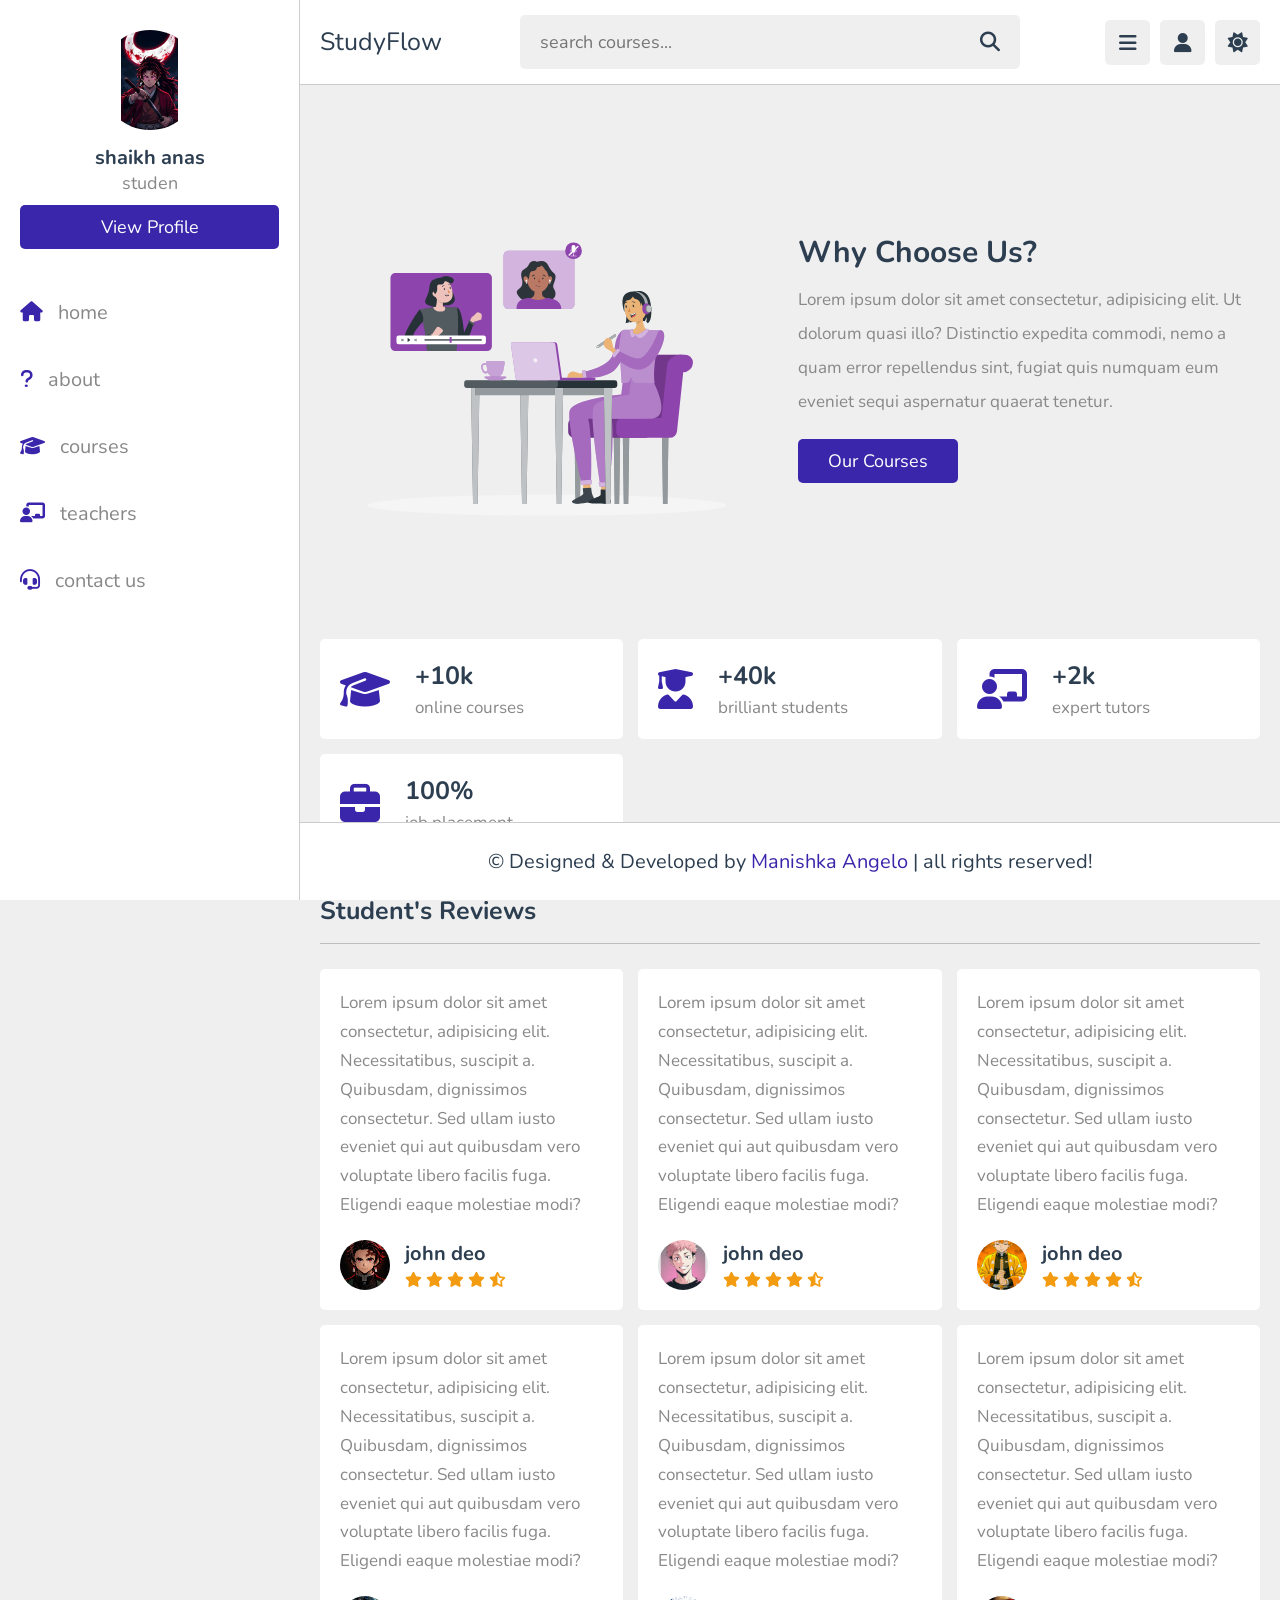
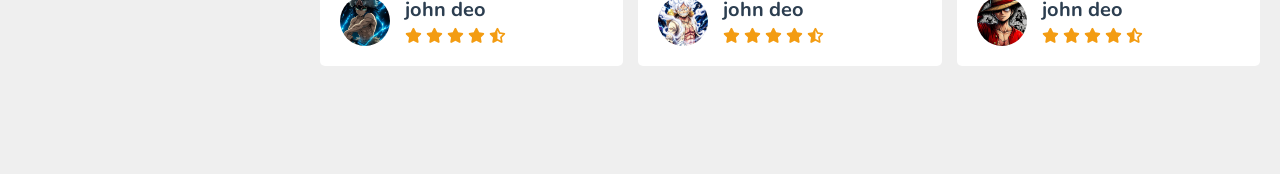
==== about.html @ bf3bd787 "first commit" ====
<!DOCTYPE html>
<html lang="en">
<head>
   <meta charset="UTF-8">
   <meta http-equiv="X-UA-Compatible" content="IE=edge">
   <meta name="viewport" content="width=device-width, initial-scale=1.0">
   <title>about us</title>

   <!-- font awesome cdn link  -->
   <link rel="stylesheet" href="https://cdnjs.cloudflare.com/ajax/libs/font-awesome/6.1.2/css/all.min.css">

   <!-- custom css file link  -->
   <link rel="stylesheet" href="css/style.css">

</head>
<body>

<header class="header">
   
   <section class="flex">

      <a href="home.html" class="logo">StudyFlow</a>

      <form action="search.html" method="post" class="search-form">
         <input type="text" name="search_box" required placeholder="search courses..." maxlength="100">
         <button type="submit" class="fas fa-search"></button>
      </form>

      <div class="icons">
         <div id="menu-btn" class="fas fa-bars"></div>
         <div id="search-btn" class="fas fa-search"></div>
         <div id="user-btn" class="fas fa-user"></div>
         <div id="toggle-btn" class="fas fa-sun"></div>
      </div>

      <div class="profile">
         <img src="images/pic-1.jpg" class="image" alt="">
         <h3 class="name">shaikh anas</h3>
         <p class="role">studen</p>
         <a href="profile.html" class="btn">view profile</a>
         <div class="flex-btn">
            <a href="login.html" class="option-btn">login</a>
            <a href="register.html" class="option-btn">register</a>
         </div>
      </div>

   </section>

</header>   

<div class="side-bar">

   <div id="close-btn">
      <i class="fas fa-times"></i>
   </div>

   <div class="profile">
      <img src="images/pic-1.jpg" class="image" alt="">
      <h3 class="name">shaikh anas</h3>
      <p class="role">studen</p>
      <a href="profile.html" class="btn">view profile</a>
   </div>

   <nav class="navbar">
      <a href="home.html"><i class="fas fa-home"></i><span>home</span></a>
      <a href="about.html"><i class="fas fa-question"></i><span>about</span></a>
      <a href="courses.html"><i class="fas fa-graduation-cap"></i><span>courses</span></a>
      <a href="teachers.html"><i class="fas fa-chalkboard-user"></i><span>teachers</span></a>
      <a href="contact.html"><i class="fas fa-headset"></i><span>contact us</span></a>
   </nav>

</div>

<section class="about">

   <div class="row">

      <div class="image">
         <img src="images/about-img.svg" alt="">
      </div>

      <div class="content">
         <h3>why choose us?</h3>
         <p>Lorem ipsum dolor sit amet consectetur, adipisicing elit. Ut dolorum quasi illo? Distinctio expedita commodi, nemo a quam error repellendus sint, fugiat quis numquam eum eveniet sequi aspernatur quaerat tenetur.</p>
         <a href="courses.html" class="inline-btn">our courses</a>
      </div>

   </div>

   <div class="box-container">

      <div class="box">
         <i class="fas fa-graduation-cap"></i>
         <div>
            <h3>+10k</h3>
            <p>online courses</p>
         </div>
      </div>

      <div class="box">
         <i class="fas fa-user-graduate"></i>
         <div>
            <h3>+40k</h3>
            <p>brilliant students</p>
         </div>
      </div>

      <div class="box">
         <i class="fas fa-chalkboard-user"></i>
         <div>
            <h3>+2k</h3>
            <p>expert tutors</p>
         </div>
      </div>

      <div class="box">
         <i class="fas fa-briefcase"></i>
         <div>
            <h3>100%</h3>
            <p>job placement</p>
         </div>
      </div>

   </div>

</section> 

<section class="reviews">

   <h1 class="heading">student's reviews</h1>

   <div class="box-container">

      <div class="box">
         <p>Lorem ipsum dolor sit amet consectetur, adipisicing elit. Necessitatibus, suscipit a. Quibusdam, dignissimos consectetur. Sed ullam iusto eveniet qui aut quibusdam vero voluptate libero facilis fuga. Eligendi eaque molestiae modi?</p>
         <div class="student">
            <img src="images/pic-2.jpg" alt="">
            <div>
               <h3>john deo</h3>
               <div class="stars">
                  <i class="fas fa-star"></i>
                  <i class="fas fa-star"></i>
                  <i class="fas fa-star"></i>
                  <i class="fas fa-star"></i>
                  <i class="fas fa-star-half-alt"></i>
               </div>
            </div>
         </div>
      </div>

      <div class="box">
         <p>Lorem ipsum dolor sit amet consectetur, adipisicing elit. Necessitatibus, suscipit a. Quibusdam, dignissimos consectetur. Sed ullam iusto eveniet qui aut quibusdam vero voluptate libero facilis fuga. Eligendi eaque molestiae modi?</p>
         <div class="student">
            <img src="images/pic-3.jpg" alt="">
            <div>
               <h3>john deo</h3>
               <div class="stars">
                  <i class="fas fa-star"></i>
                  <i class="fas fa-star"></i>
                  <i class="fas fa-star"></i>
                  <i class="fas fa-star"></i>
                  <i class="fas fa-star-half-alt"></i>
               </div>
            </div>
         </div>
      </div>

      <div class="box">
         <p>Lorem ipsum dolor sit amet consectetur, adipisicing elit. Necessitatibus, suscipit a. Quibusdam, dignissimos consectetur. Sed ullam iusto eveniet qui aut quibusdam vero voluptate libero facilis fuga. Eligendi eaque molestiae modi?</p>
         <div class="student">
            <img src="images/pic-4.jpg" alt="">
            <div>
               <h3>john deo</h3>
               <div class="stars">
                  <i class="fas fa-star"></i>
                  <i class="fas fa-star"></i>
                  <i class="fas fa-star"></i>
                  <i class="fas fa-star"></i>
                  <i class="fas fa-star-half-alt"></i>
               </div>
            </div>
         </div>
      </div>

      <div class="box">
         <p>Lorem ipsum dolor sit amet consectetur, adipisicing elit. Necessitatibus, suscipit a. Quibusdam, dignissimos consectetur. Sed ullam iusto eveniet qui aut quibusdam vero voluptate libero facilis fuga. Eligendi eaque molestiae modi?</p>
         <div class="student">
            <img src="images/pic-5.jpg" alt="">
            <div>
               <h3>john deo</h3>
               <div class="stars">
                  <i class="fas fa-star"></i>
                  <i class="fas fa-star"></i>
                  <i class="fas fa-star"></i>
                  <i class="fas fa-star"></i>
                  <i class="fas fa-star-half-alt"></i>
               </div>
            </div>
         </div>
      </div>

      <div class="box">
         <p>Lorem ipsum dolor sit amet consectetur, adipisicing elit. Necessitatibus, suscipit a. Quibusdam, dignissimos consectetur. Sed ullam iusto eveniet qui aut quibusdam vero voluptate libero facilis fuga. Eligendi eaque molestiae modi?</p>
         <div class="student">
            <img src="images/pic-6.jpg" alt="">
            <div>
               <h3>john deo</h3>
               <div class="stars">
                  <i class="fas fa-star"></i>
                  <i class="fas fa-star"></i>
                  <i class="fas fa-star"></i>
                  <i class="fas fa-star"></i>
                  <i class="fas fa-star-half-alt"></i>
               </div>
            </div>
         </div>
      </div>

      <div class="box">
         <p>Lorem ipsum dolor sit amet consectetur, adipisicing elit. Necessitatibus, suscipit a. Quibusdam, dignissimos consectetur. Sed ullam iusto eveniet qui aut quibusdam vero voluptate libero facilis fuga. Eligendi eaque molestiae modi?</p>
         <div class="student">
            <img src="images/pic-7.jpg" alt="">
            <div>
               <h3>john deo</h3>
               <div class="stars">
                  <i class="fas fa-star"></i>
                  <i class="fas fa-star"></i>
                  <i class="fas fa-star"></i>
                  <i class="fas fa-star"></i>
                  <i class="fas fa-star-half-alt"></i>
               </div>
            </div>
         </div>
      </div>

   </div>

</section>













<footer class="footer">

   &copy;  Designed & Developed by <span>Manishka Angelo</span> | all rights reserved!

</footer>

<!-- custom js file link  -->
<script src="js/script.js"></script>

   
</body>
</html>
---- css/style.css ----
@import url('https://fonts.googleapis.com/css2?family=Nunito:wght@200;300;400;500;600;700&display=swap');

:root{
   --main-color:#3A26AB;
   --red:#e74c3c;
   --orange:#f39c12;
   --light-color:#888;
   --light-bg:#eeee;
   --black:#2c3e50;
   --white:#fff;
   --border:.1rem solid rgba(0,0,0,.2);
}

*{
   font-family: 'Nunito', sans-serif;
   margin:0; padding:0;
   box-sizing: border-box;
   outline: none; border:none;
   text-decoration: none;
}

*::selection{
   background-color: var(--main-color);
   color:#fff;
}

html{
   font-size: 62.5%;
   overflow-x: hidden;
}

html::-webkit-scrollbar{
   width: 1rem;
   height: .5rem;
}

html::-webkit-scrollbar-track{
   background-color: transparent;
}

html::-webkit-scrollbar-thumb{
   background-color: var(--main-color);
}

body{
   background-color: var(--light-bg);
   padding-left: 30rem;
}

body.dark{
   --light-color:#aaa;
   --light-bg:#333;
   --black:#fff;
   --white:#222;
   --border:.1rem solid rgba(255,255,255,.2);
}

body.active{
   padding-left: 0;
}

section{
   padding:2rem;
   margin: 0 auto;
   max-width: 1200px;
}

.heading{
   font-size: 2.5rem;
   color:var(--black);
   margin-bottom: 2.5rem;
   border-bottom: var(--border);
   padding-bottom: 1.5rem;
   text-transform: capitalize;
}

.inline-btn,
.inline-option-btn,
.inline-delete-btn,
.btn,
.delete-btn,
.option-btn{
   border-radius: .5rem;
   color:#fff;
   font-size: 1.8rem;
   cursor: pointer;
   text-transform: capitalize;
   padding:1rem 3rem;
   text-align: center;
   margin-top: 1rem;
}

.btn,
.delete-btn,
.option-btn{
   display: block;
   width: 100%;
}

.inline-btn,
.inline-option-btn,
.inline-delete-btn{
   display: inline-block;
}

.btn,
.inline-btn{
   background-color: var(--main-color);
}

.option-btn,
.inline-option-btn{
   background-color:var(--orange);
}

.delete-btn,
.inline-delete-btn{
   background-color: var(--red);
}

.inline-btn:hover,
.inline-option-btn:hover,
.inline-delete-btn:hover,
.btn:hover,
.delete-btn:hover,
.option-btn:hover{
   background-color: var(--black);
   color: var(--white);
}

.flex-btn{
   display: flex;
   gap: 1rem;
}

.header{
   position: sticky;
   top:0; left:0; right: 0;
   background-color: var(--white);
   z-index: 1000;
   border-bottom: var(--border);
}

.header .flex{
   display: flex;
   align-items: center;
   justify-content: space-between;
   position: relative;
   padding: 1.5rem 2rem;
}

.header .flex .logo{
   font-size: 2.5rem;
   color: var(--black);
}

.header .flex .search-form{
   width: 50rem;
   border-radius: .5rem;
   background-color: var(--light-bg);
   padding:1.5rem 2rem;
   display: flex;
   gap:2rem;

}

.header .flex .search-form input{
   width: 100%;
   font-size: 1.8rem;
   color:var(--black);
   background:none;
}

.header .flex .search-form button{
   background:none;
   font-size: 2rem;
   cursor: pointer;
   color:var(--black);
}

.header .flex .search-form button:hover{
   color: var(--main-color);
}

.header .flex .icons div{
   font-size: 2rem;
   color:var(--black);
   background-color: var(--light-bg);
   border-radius: .5rem;
   height: 4.5rem;
   width: 4.5rem;
   line-height: 4.5rem;
   cursor: pointer;
   text-align: center;
   margin-left: .7rem;
}

.header .flex .icons div:hover{
   background-color: var(--black);
   color:var(--white);
}

.header .flex .profile{
   position: absolute;
   top:120%; right: 2rem;
   background-color: var(--white);
   border-radius: .5rem;
   padding: 1.5rem;
   text-align: center;
   overflow: hidden;
   transform-origin: top right;
   transform: scale(0);
   transition: .2s linear;
   width: 30rem;
}

.header .flex .profile.active{
   transform: scale(1);
}

.header .flex .profile .image{
   height: 10rem;
   width: 10rem;
   border-radius: 50%;
   object-fit: contain;
   margin-bottom: 1rem;
}

.header .flex .profile .name{
   font-size: 2rem;
   color:var(--black);
   overflow: hidden;
   text-overflow: ellipsis;
   white-space: nowrap;
}

.header .flex .profile .role{
   font-size: 1.8rem;
   color: var(--light-color);
}

#search-btn{
   display: none;
}

.side-bar{
   position: fixed;
   top: 0; left: 0;
   width: 30rem;
   background-color: var(--white);
   height: 100vh;
   border-right: var(--border);
   z-index: 1200;
}

.side-bar #close-btn{
   text-align: right;
   padding: 2rem;
   display: none;
}

.side-bar #close-btn i{
   text-align: right;
   font-size: 2.5rem;
   background:var(--red);
   border-radius: .5rem;
   color:var(--white);
   cursor: pointer;
   height: 4.5rem;
   width: 4.5rem;
   line-height: 4.5rem;
   text-align: center;
}

.side-bar #close-btn i:hover{
   background-color: var(--black);
}

.side-bar .profile{
   padding:3rem 2rem;
   text-align: center;
}

.side-bar .profile .image{
   height: 10rem;
   width: 10rem;
   border-radius: 50%;
   object-fit: contain;
   margin-bottom: 1rem;
}

.side-bar .profile .name{
   font-size: 2rem;
   color:var(--black);
   overflow: hidden;
   text-overflow: ellipsis;
   white-space: nowrap;
}

.side-bar .profile .role{
   font-size: 1.8rem;
   color: var(--light-color);
}

.side-bar .navbar a{
   display: block;
   padding: 2rem;
   font-size: 2rem;
}

.side-bar .navbar a i{
   margin-right: 1.5rem;
   color:var(--main-color);
   transition: .2s linear;
}

.side-bar .navbar a span{
   color:var(--light-color);
}

.side-bar .navbar a:hover{
   background-color: var(--light-bg);
}

.side-bar .navbar a:hover i{
   margin-right: 2.5rem;
}

.side-bar.active{
   left: -30rem;
}

.home-grid .box-container{
   display: grid;
   grid-template-columns: repeat(auto-fit, 27.5rem);
   gap:1.5rem;
   justify-content: center;
   align-items: flex-start;
}

.home-grid .box-container .box{
   background-color: var(--white);
   border-radius: .5rem;
   padding:2rem;
}

.home-grid .box-container .box .title{
   font-size: 2rem;
   color: var(--black);
   text-transform: capitalize;
}

.home-grid .box-container .box .flex{
   display: flex;
   flex-wrap: wrap;
   gap: 1.5rem;
   margin-top: 2rem;
}

.home-grid .box-container .flex a{
   background-color: var(--light-bg);
   border-radius: .5rem;
   padding: 1rem 1.5rem;
   font-size: 1.5rem;
}

.home-grid .box-container .flex a i{
   margin-right: 1rem;
   color:var(--black);
}

.home-grid .box-container .flex a span{
   color:var(--light-color);
}

.home-grid .box-container .flex a:hover{
   background-color: var(--black);
}

.home-grid .box-container .flex a:hover span{
   color:var(--white);
}

.home-grid .box-container .flex a:hover i{
   color:var(--white);
}

.home-grid .box-container .tutor{
   padding: 1rem 0;
   font-size: 1.8rem;
   color:var(--light-color);
   line-height: 2;
}

.home-grid .box-container .likes{
   color:var(--light-color);
   font-size: 1.7rem;
   margin-top: 1.5rem;
}

.home-grid .box-container .likes span{
   color:var(--main-color);
}

.about .row{
   display: flex;
   align-items: center;
   flex-wrap: wrap;
   gap:1.5rem;
}

.about .row .image{
   flex: 1 1 40rem;
}

.about .row .image img{
   width: 100%;
   height: 50rem;
}

.about .row .content{
   flex: 1 1 40rem;
}

.about .row .content p{
   font-size: 1.7rem;
   line-height: 2;
   color: var(--light-color);
   padding: 1rem 0;
}

.about .row .content h3{
   font-size: 3rem;
   color:var(--black);
   text-transform: capitalize;
}

.about .box-container{
   display: grid;
   grid-template-columns: repeat(auto-fit, minmax(27rem, 1fr));
   gap:1.5rem;
   justify-content: center;
   align-items: flex-start;
   margin-top: 3rem;
}

.about .box-container .box{
   border-radius: .5rem;
   background-color: var(--white);
   padding: 2rem;
   display: flex;
   align-items: center;
   gap: 2.5rem;
}

.about .box-container .box i{
   font-size: 4rem;
   color: var(--main-color);
}

.about .box-container .box h3{
   font-size: 2.5rem;
   color: var(--black);
   margin-bottom: .3rem;
}

.about .box-container .box p{
   font-size: 1.7rem;
   color:var(--light-color);
}

.reviews .box-container{
   display: grid;
   grid-template-columns: repeat(auto-fit, minmax(30rem, 1fr));
   gap:1.5rem;
   justify-content: center;
   align-items: flex-start;
}

.reviews .box-container .box{
   border-radius: .5rem;
   background-color: var(--white);
   padding: 2rem;
}

.reviews .box-container .box p{
   line-height: 1.7;
   font-size: 1.7rem;
   color: var(--light-color);
}

.reviews .box-container .box .student{
   margin-top: 2rem;
   display: flex;
   align-items: center;
   gap: 1.5rem;
}

.reviews .box-container .box .student img{
   height: 5rem;
   width: 5rem;
   object-fit: cover;
   border-radius: 50%;
}

.reviews .box-container .box .student h3{
   font-size: 2rem;
   color: var(--black);
   margin-bottom: .3rem;
}

.reviews .box-container .box .student .stars{
   font-size: 1.5rem;
   color:var(--orange);
}

.courses .box-container{
   display: grid;
   grid-template-columns: repeat(auto-fit, minmax(30rem, 1fr));
   gap:1.5rem;
   justify-content: center;
   align-items: flex-start;
}

.courses .box-container .box{
   border-radius: .5rem;
   background-color: var(--white);
   padding: 2rem;
}

.courses .box-container .box .tutor{
   display: flex;
   align-items: center;
   gap: 1.5rem;
   margin-bottom: 2.5rem;
}

.courses .box-container .box .tutor img{
   height: 5rem;
   width: 5rem;
   border-radius: 50%;
   object-fit: cover;
}

.courses .box-container .box .tutor h3{
   font-size: 1.8rem;
   color: var(--black);
   margin-bottom: .2rem;
}

.courses .box-container .box .tutor span{
   font-size: 1.3rem;
   color:var(--light-color);
}

.courses .box-container .box .thumb{
   position: relative;
}

.courses .box-container .box .thumb span{
   position: absolute;
   top:1rem; left: 1rem;
   border-radius: .5rem;
   padding: .5rem 1.5rem;
   background-color: rgba(0,0,0,.3);
   color: #fff;
   font-size: 1.5rem;
}

.courses .box-container .box .thumb img{
   width: 100%;
   height: 20rem;
   object-fit: cover;
   border-radius: .5rem;
}

.courses .box-container .box .title{
   font-size: 2rem;
   color: var(--black);
   padding-bottom: .5rem;
   padding-top: 1rem;
}

.courses .more-btn{
   text-align: center;
   margin-top: 2rem;
}

.playlist-details .row{
   display: flex;
   align-items: flex-end;
   gap:3rem;
   flex-wrap: wrap;
   background-color: var(--white);
   padding: 2rem;
}

.playlist-details .row .column{
   flex: 1 1 40rem;
}

.playlist-details .row .column .save-playlist{
   margin-bottom: 1.5rem;
}

.playlist-details .row .column .save-playlist button{
   border-radius: .5rem;
   background-color: var(--light-bg);
   padding:1rem 1.5rem;
   cursor: pointer;
}

.playlist-details .row .column .save-playlist button i{
   font-size: 2rem;
   color:var(--black);
   margin-right: .8rem;
}

.playlist-details .row .column .save-playlist button span{
   font-size: 1.8rem;
   color:var(--light-color);
}

.playlist-details .row .column .save-playlist button:hover{
   background-color: var(--black);
}

.playlist-details .row .column .save-playlist button:hover i{
   color:var(--white);
}

.playlist-details .row .column .save-playlist button:hover span{
   color:var(--white);
}

.playlist-details .row .column .thumb{
   position: relative;
}

.playlist-details .row .column .thumb span{
   font-size: 1.8rem;
   color: #fff;
   background-color: rgba(0,0,0,.3);
   border-radius: .5rem;
   position: absolute;
   top: 1rem; left: 1rem;
   padding: .5rem 1.5rem;
}

.playlist-details .row .column .thumb img{
   height: 30rem;
   width: 100%;
   object-fit: cover;
   border-radius: .5rem;
}

.playlist-details .row .column .tutor{
   display: flex;
   align-items: center;
   gap: 2rem;
   margin-bottom: 2rem;
}

.playlist-details .row .column .tutor img{
   height: 7rem;
   width: 7rem;
   border-radius: 50%;
   object-fit: cover;
}

.playlist-details .row .column .tutor h3{
   font-size: 2rem;
   color:var(--black);
   margin-bottom: .2rem;
}

.playlist-details .row .column .tutor span{
   font-size: 1.5rem;
   color: var(--light-color);
}

.playlist-details .row .column .details h3{
   font-size: 2rem;
   color: var(--black);
   text-transform: capitalize;
}

.playlist-details .row .column .details p{
   padding: 1rem 0;
   line-height: 2;
   font-size: 1.8rem;
   color: var(--light-color);
}

.playlist-videos .box-container{
   display: grid;
   grid-template-columns: repeat(auto-fit, minmax(30rem, 1fr));
   gap:1.5rem;
   justify-content: center;
   align-items: flex-start;
}

.playlist-videos .box-container .box{
   background-color: var(--white);
   border-radius: .5rem;
   padding: 2rem;
   position: relative;
}

.playlist-videos .box-container .box i{
   position: absolute;
   top: 2rem; left: 2rem; right: 2rem;
   height: 20rem;
   border-radius: .5rem;
   background-color: rgba(0,0,0,.3);
   display: flex;
   align-items: center;
   justify-content: center;
   font-size: 5rem;
   color: #fff;
   display: none;
}

.playlist-videos .box-container .box:hover i{
   display: flex;
}

.playlist-videos .box-container .box img{
   width: 100%;
   height: 20rem;
   object-fit: cover;
   border-radius: .5rem;
}

.playlist-videos .box-container .box h3{
   margin-top: 1.5rem;
   font-size: 1.8rem;
   color: var(--black);
}

.playlist-videos .box-container .box:hover h3{
   color: var(--main-color);
}

.watch-video .video-container{
   background-color: var(--white);
   border-radius: .5rem;
   padding: 2rem;
}

.watch-video .video-container .video{
   position: relative;
   margin-bottom: 1.5rem;
}

.watch-video .video-container .video video{
   border-radius: .5rem;
   width: 100%;
   object-fit: contain;
   background-color: #000;
}

.watch-video .video-container .title{
   font-size: 2rem;
   color: var(--black);
}

.watch-video .video-container .info{
   display: flex;
   margin-top: 1.5rem;
   margin-bottom: 2rem;
   border-bottom: var(--border);
   padding-bottom: 1.5rem;
   gap: 2.5rem;
   align-items: center;
}

.watch-video .video-container .info p{
   font-size: 1.6rem;
}

.watch-video .video-container .info p span{
   color: var(--light-color);
}

.watch-video .video-container .info i{
   margin-right: 1rem;
   color: var(--main-color);
}

.watch-video .video-container .tutor{
   display: flex;
   align-items: center;
   gap: 2rem;
   margin-bottom: 1rem;
}

.watch-video .video-container .tutor img{
   border-radius: 50%;
   height: 5rem;
   width: 5rem;
   object-fit: cover;
}

.watch-video .video-container .tutor h3{
   font-size: 2rem;
   color: var(--black);
   margin-bottom: .2rem;
}

.watch-video .video-container .tutor span{
   font-size: 1.5rem;
   color: var(--light-color);
}

.watch-video .video-container .flex{
   display: flex;
   align-items: center;
   justify-content: space-between;
   gap: 1.5rem;
}

.watch-video .video-container .flex button{
   border-radius: .5rem;
   padding: 1rem 1.5rem;
   font-size: 1.8rem;
   cursor: pointer;
   background-color: var(--light-bg);
}

.watch-video .video-container .flex button i{
   margin-right: 1rem;
   color: var(--black);
}

.watch-video .video-container .flex button span{
   color: var(--light-color);
}

.watch-video .video-container .flex button:hover{
   background-color: var(--black);
}

.watch-video .video-container .flex button:hover i{
   color: var(--white);
}

.watch-video .video-container .flex button:hover span{
   color: var(--white);
}

.watch-video .video-container .description{
   line-height: 1.5;
   font-size: 1.7rem;
   color: var(--light-color);
   margin-top: 2rem;
}

.comments .add-comment{
   background-color: var(--white);
   border-radius: .5rem;
   padding: 2rem;
   margin-bottom: 3rem;
}

.comments .add-comment h3{
   font-size: 2rem;
   color: var(--black);
   margin-bottom: 1rem;
}

.comments .add-comment textarea{
   height: 20rem;
   resize: none;
   background-color: var(--light-bg);
   border-radius: .5rem;
   border: var(--border);
   padding: 1.4rem;
   font-size: 1.8rem;
   color: var(--black);
   width: 100%;
   margin: .5rem 0;
}

.comments .box-container{
   display: grid;
   gap: 2.5rem;
   background-color: var(--white);
   padding: 2rem;
   border-radius: .5rem;
}

.comments .box-container .box .user{
   display: flex;
   align-items: center;
   gap: 1.5rem;
   margin-bottom: 2rem;
}

.comments .box-container .box .user img{
   height: 5rem;
   width: 5rem;
   border-radius: 50%;
}

.comments .box-container .box .user h3{
   font-size: 2rem;
   color: var(--black);
   margin-bottom: .2rem;
}

.comments .box-container .box .user span{
   font-size: 1.5rem;
   color: var(--light-color);
}

.comments .box-container .box .comment-box{
   border-radius: .5rem;
   background-color: var(--light-bg);
   padding:1rem 1.5rem;
   white-space: pre-line;
   margin: .5rem 0;
   font-size: 1.8rem;
   color: var(--black);
   line-height: 1.5;
   position: relative;
   z-index: 0;
}

.comments .box-container .box .comment-box::before{
   content: '';
   position: absolute;
   top: -1rem; left: 1.5rem;
   background-color: var(--light-bg);
   height: 1.2rem;
   width: 2rem;
   clip-path: polygon(50% 0%, 0% 100%, 100% 100%);
}

.teachers .search-tutor{
   margin-bottom: 2rem;
   border-radius: .5rem;
   background-color: var(--white);
   padding: 1.5rem 2rem;
   display: flex;
   align-items: center;
   gap: 1.5rem;
}

.teachers .search-tutor input{
   width: 100%;
   background: none;
   font-size: 1.8rem;
   color: var(--black);
}

.teachers .search-tutor button{
   font-size: 2rem;
   color: var(--black);
   cursor: pointer;
   background:none;
}

.teachers .search-tutor button:hover{
   color: var(--main-color);
}

.teachers .box-container{
   display: grid;
   grid-template-columns: repeat(auto-fit, minmax(30rem, 1fr));
   gap:1.5rem;
   justify-content: center;
   align-items: flex-start;
}

.teachers .box-container .box{
   background-color: var(--white);
   border-radius: .5rem;
   padding: 2rem;
}

.teachers .box-container .offer{
   text-align: center;
}

.teachers .box-container .offer h3{
   font-size: 2.5rem;
   color: var(--black);
   text-transform: capitalize;
   padding-bottom: .5rem;
}

.teachers .box-container .offer p{
   line-height: 1.7;
   padding: .5rem 0;
   color: var(--light-color);
   font-size: 1.7rem;
}

.teachers .box-container .box .tutor{
   display: flex;
   align-items: center;
   gap:2rem;
   margin-bottom: 1.5rem;
}

.teachers .box-container .box .tutor img{
   height: 5rem;
   width: 5rem;
   border-radius: 50%;
}

.teachers .box-container .box .tutor h3{
   font-size: 2rem;
   color: var(--black);
   margin-bottom: .2rem;
}

.teachers .box-container .box .tutor span{
   font-size: 1.6rem;
   color: var(--light-color);
}

.teachers .box-container .box p{
   padding: .5rem 0;
   font-size: 1.7rem;
   color: var(--light-color);
}

.teachers .box-container .box p span{
   color: var(--main-color);
}

.teacher-profile .details{
   text-align: center;
   background-color: var(--white);
   border-radius: .5rem;
   padding: 2rem;
}

.teacher-profile .details .tutor img{
   height: 10rem;
   width: 10rem;
   border-radius: 50%;
   object-fit: cover;
   margin-bottom: 1rem;
}

.teacher-profile .details .tutor h3{
   font-size: 2rem;
   color: var(--black);
}

.teacher-profile .details .tutor span{
   color: var(--light-color);
   font-size: 1.7rem;
}

.teacher-profile .details .flex{
   display: flex;
   flex-wrap: wrap;
   gap: 1.5rem;
   margin-top: 2rem;
}

.teacher-profile .details .flex p{
   flex: 1 1 20rem;
   border-radius: .5rem;
   background-color: var(--light-bg);
   padding: 1.2rem 2rem;
   font-size: 1.8rem;
   color: var(--light-color);
}

.teacher-profile .details .flex p span{
   color: var(--main-color);
}

.user-profile .info{
   background-color: var(--white);
   border-radius: .5rem;
   padding: 2rem;
}

.user-profile .info .user{
   text-align: center;
   margin-bottom: 2rem;
   padding: 1rem;
}

.user-profile .info .user img{
   height: 10rem;
   width: 10rem;
   border-radius: 50%;
   object-fit: cover;
   margin-bottom: 1rem;
}

.user-profile .info .user h3{
   font-size: 2rem;
   color: var(--black);
}

.user-profile .info .user p{
   font-size: 1.7rem;
   color: var(--light-color);
   padding: .3rem 0;
}

.user-profile .info .box-container{
   display: flex;
   flex-wrap: wrap;
   gap: 1.5rem;
}

.user-profile .info .box-container .box{
   background-color: var(--light-bg);
   border-radius: .5rem;
   padding: 2rem;
   flex: 1 1 25rem;
}

.user-profile .info .box-container .box .flex{
   display: flex;
   align-items: center;
   gap: 2rem;
   margin-bottom: 1rem;
}

.user-profile .info .box-container .box .flex i{
   font-size:2rem;
   color: var(--white);
   background-color: var(--black);
   text-align: center;
   border-radius: .5rem;
   height: 5rem;
   width: 5rem;
   line-height: 4.9rem;
}

.user-profile .info .box-container .box .flex span{
   font-size: 2.5rem;
   color: var(--main-color);
}

.user-profile .info .box-container .box .flex p{
   color: var(--light-color);
   font-size: 1.7rem;
}

.contact .row{
   display: flex;
   align-items: center;
   flex-wrap: wrap;
   gap: 1.5rem;
}

.contact .row .image{
   flex: 1 1 50rem;
}

.contact .row .image img{
   width: 100%;
}

.contact .row form{
   flex: 1 1 30rem;
   background-color: var(--white);
   padding: 2rem;
   text-align: center;
}

.contact .row form h3{
   margin-bottom: 1rem;
   text-transform: capitalize;
   color:var(--black);
   font-size: 2.5rem;
}

.contact .row form .box{
   width: 100%;
   border-radius: .5rem;
   background-color: var(--light-bg);
   margin: 1rem 0;
   padding: 1.4rem;
   font-size: 1.8rem;
   color: var(--black);
}

.contact .row form textarea{
   height: 20rem;
   resize: none;
}

.contact .box-container{
   display: grid;
   grid-template-columns: repeat(auto-fit, minmax(30rem, 1fr));
   gap:1.5rem;
   justify-content: center;
   align-items: flex-start;
   margin-top: 3rem;
}

.contact .box-container .box{
   text-align: center;
   background-color: var(--white);
   border-radius: .5rem;
   padding: 3rem;
}

.contact .box-container .box i{
   font-size: 3rem;
   color: var(--main-color);
   margin-bottom: 1rem;
}

.contact .box-container .box h3{
   font-size: 2rem;
   color:var(--black);
   margin: 1rem 0;
}

.contact .box-container .box a{
   display: block;
   padding-top: .5rem;
   font-size: 1.8rem;
   color: var(--light-color);
}

.contact .box-container .box a:hover{
   text-decoration: underline;
   color:var(--black);
}

.form-container{
   min-height: calc(100vh - 20rem);
   display: flex;
   align-items: center;
   justify-content: center;
}

.form-container form{
   background-color: var(--white);
   border-radius: .5rem;
   padding: 2rem;
   width: 50rem;
}

.form-container form h3{
   font-size: 2.5rem;
   text-transform: capitalize;
   color: var(--black);
   text-align: center;
}

.form-container form p{
   font-size: 1.7rem;
   color: var(--light-color);
   padding-top: 1rem;
}

.form-container form p span{
   color: var(--red);
}

.form-container form .box{
   font-size: 1.8rem;
   color: var(--black);
   border-radius: .5rem;
   padding: 1.4rem;
   background-color: var(--light-bg);
   width: 100%;
   margin: 1rem 0;
}






.footer{
   background-color: var(--white);
   border-top: var(--border);
   position: sticky;
   bottom: 0; left: 0; right: 0;
   text-align: center;
   font-size: 2rem;
   padding:2.5rem 2rem;
   color:var(--black);
   margin-top: 1rem;
   z-index: 1000;
   /* padding-bottom: 9.5rem; */
}

.footer span{
   color:var(--main-color);
}



@media (max-width:1200px){

   body{
      padding-left: 0;
   }

   .side-bar{
      left: -30rem;
      transition: .2s linear;
   }

   .side-bar #close-btn{
      display: block;
   }

   .side-bar.active{
      left: 0;
      box-shadow: 0 0 0 100vw rgba(0,0,0,.8);
      border-right: 0;
   }

}

@media (max-width:991px){

   html{
      font-size: 55%;
   }

}

@media (max-width:768px){

   #search-btn{
      display: inline-block;
   }

   .header .flex .search-form{
      position: absolute;
      top: 99%; left: 0; right: 0;
      border-top: var(--border);
      border-bottom: var(--border);
      background-color: var(--white);
      border-radius: 0;
      width: auto;
      padding: 2rem;
      clip-path: polygon(0 0, 100% 0, 100% 0, 0 0);
      transition: .2s linear;
   }

   .header .flex .search-form.active{
      clip-path: polygon(0 0, 100% 0, 100% 100%, 0 100%);
   }

}

@media (max-width:450px){

   html{
      font-size: 50%;
   }

   .flex-btn{
      gap: 0;
      flex-flow: column;
   }

   .home-grid .box-container{
      grid-template-columns: 1fr;
   }

   .about .row .image img{
      height: 25rem;
   }

}
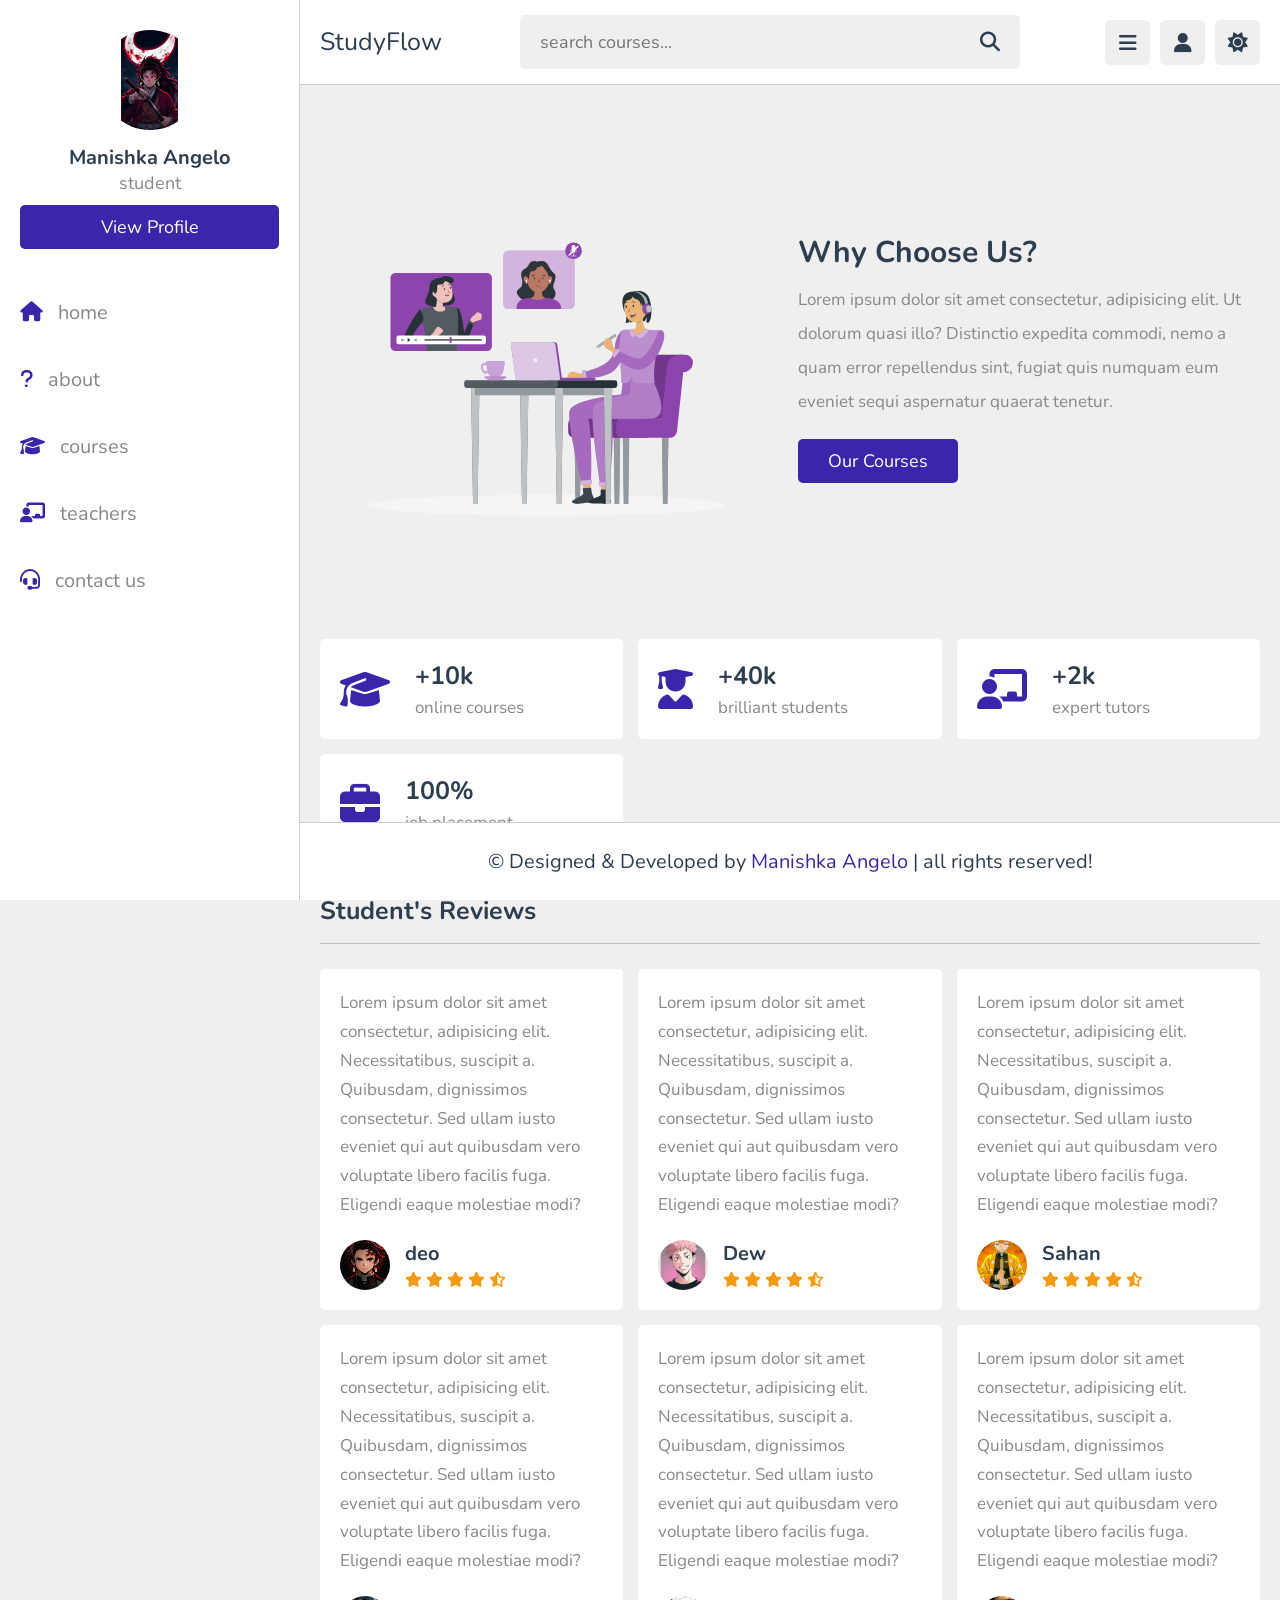
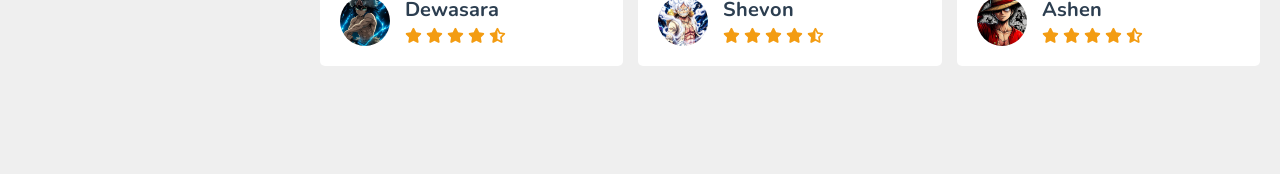
==== commit 90b41d72: "new update" ====
--- a/about.html
+++ b/about.html
@@ -35,7 +35,7 @@
 
       <div class="profile">
          <img src="images/pic-1.jpg" class="image" alt="">
-         <h3 class="name">shaikh anas</h3>
+         <h3 class="name">Manishka Angelo</h3>
          <p class="role">studen</p>
          <a href="profile.html" class="btn">view profile</a>
          <div class="flex-btn">
@@ -56,8 +56,8 @@
 
    <div class="profile">
       <img src="images/pic-1.jpg" class="image" alt="">
-      <h3 class="name">shaikh anas</h3>
-      <p class="role">studen</p>
+      <h3 class="name">Manishka Angelo</h3>
+      <p class="role">student</p>
       <a href="profile.html" class="btn">view profile</a>
    </div>
 
@@ -136,7 +136,7 @@
          <div class="student">
             <img src="images/pic-2.jpg" alt="">
             <div>
-               <h3>john deo</h3>
+               <h3>deo</h3>
                <div class="stars">
                   <i class="fas fa-star"></i>
                   <i class="fas fa-star"></i>
@@ -153,7 +153,7 @@
          <div class="student">
             <img src="images/pic-3.jpg" alt="">
             <div>
-               <h3>john deo</h3>
+               <h3>Dew</h3>
                <div class="stars">
                   <i class="fas fa-star"></i>
                   <i class="fas fa-star"></i>
@@ -170,7 +170,7 @@
          <div class="student">
             <img src="images/pic-4.jpg" alt="">
             <div>
-               <h3>john deo</h3>
+               <h3>Sahan</h3>
                <div class="stars">
                   <i class="fas fa-star"></i>
                   <i class="fas fa-star"></i>
@@ -187,7 +187,7 @@
          <div class="student">
             <img src="images/pic-5.jpg" alt="">
             <div>
-               <h3>john deo</h3>
+               <h3>Dewasara</h3>
                <div class="stars">
                   <i class="fas fa-star"></i>
                   <i class="fas fa-star"></i>
@@ -204,7 +204,7 @@
          <div class="student">
             <img src="images/pic-6.jpg" alt="">
             <div>
-               <h3>john deo</h3>
+               <h3>Shevon</h3>
                <div class="stars">
                   <i class="fas fa-star"></i>
                   <i class="fas fa-star"></i>
@@ -221,7 +221,7 @@
          <div class="student">
             <img src="images/pic-7.jpg" alt="">
             <div>
-               <h3>john deo</h3>
+               <h3>Ashen</h3>
                <div class="stars">
                   <i class="fas fa-star"></i>
                   <i class="fas fa-star"></i>
